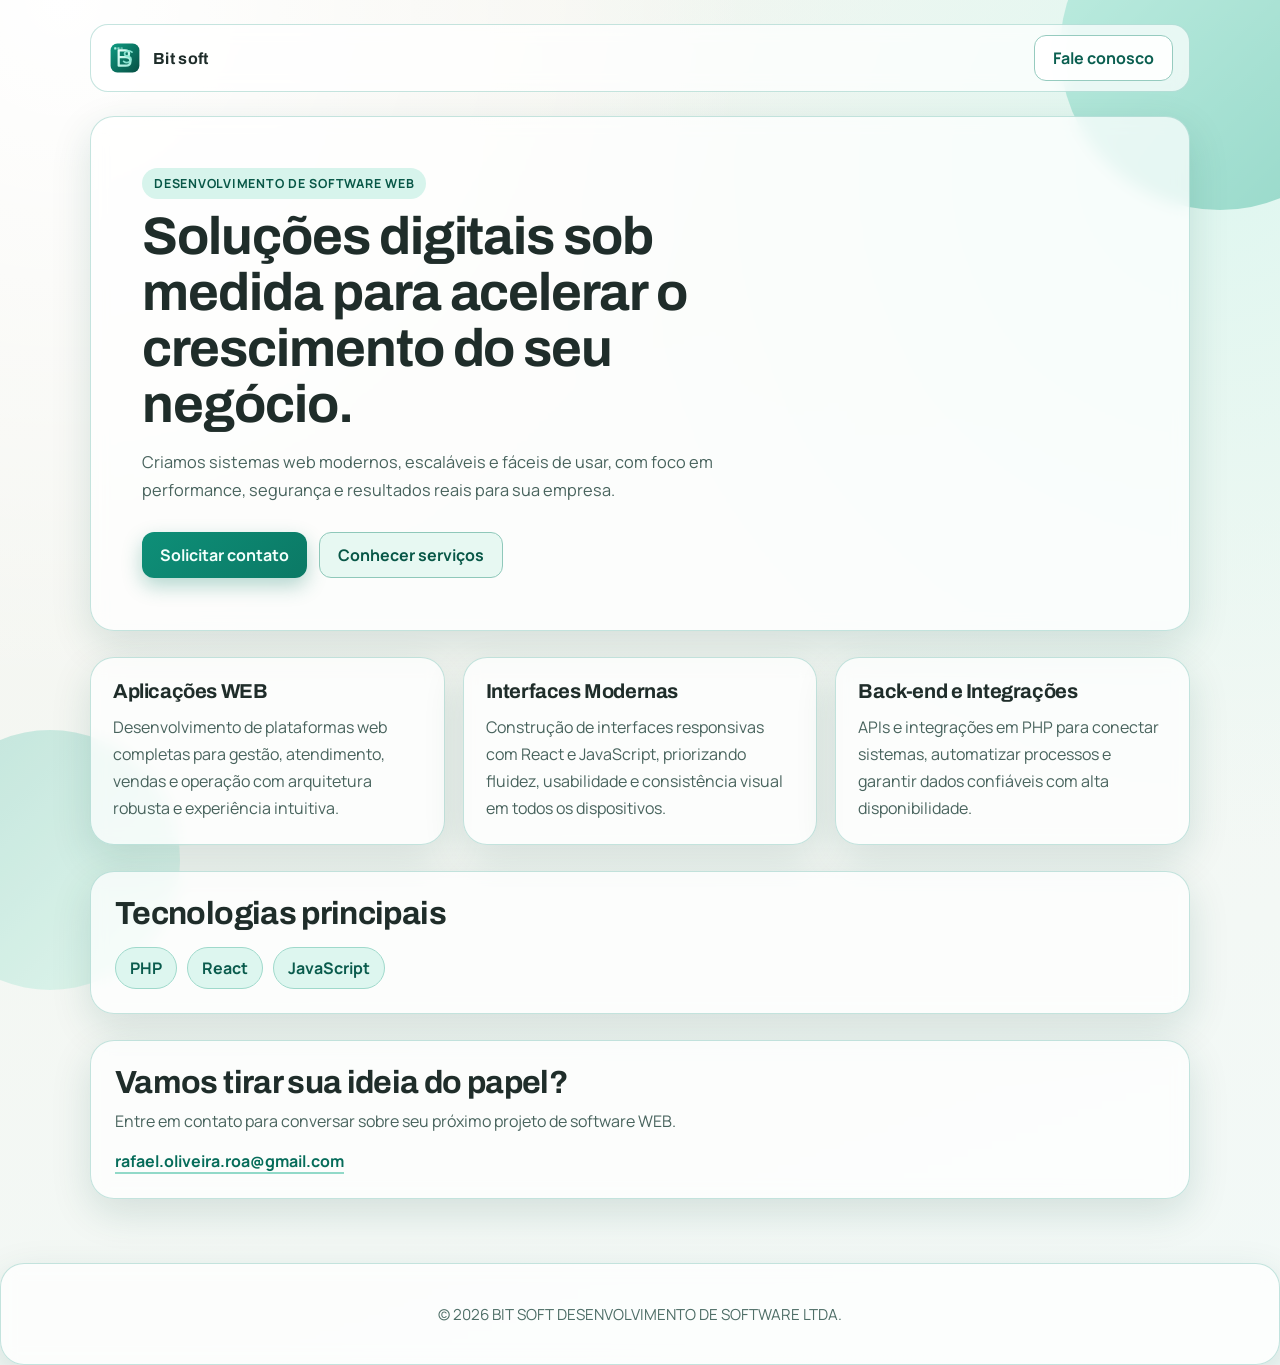
==== index.html @ 1d22f639 "Inicio projeto" ====
<!DOCTYPE html>
<html lang="pt-BR">
  <head>
    <meta charset="UTF-8" />
    <meta name="viewport" content="width=device-width, initial-scale=1.0" />
    <meta
      name="description"
      content="Empresa de desenvolvimento de software WEB com foco em soluções modernas em PHP, React e JavaScript."
    />
    <title>Bit soft | Desenvolvimento de Software WEB</title>
    <link rel="icon" type="image/svg+xml" href="assets/favicon.svg" />
    <link rel="preconnect" href="https://fonts.googleapis.com" />
    <link rel="preconnect" href="https://fonts.gstatic.com" crossorigin />
    <link
      href="https://fonts.googleapis.com/css2?family=Archivo:wght@500;700;900&family=Manrope:wght@400;500;700&display=swap"
      rel="stylesheet"
    />
    <link rel="stylesheet" href="styles.css" />
  </head>
  <body>
    <div class="bg-shape shape-a"></div>
    <div class="bg-shape shape-b"></div>

    <header class="topbar">
      <div class="brand reveal">
        <img src="assets/logo.svg" alt="Logo da Bit soft" class="brand-logo" />
        <span class="brand-name">Bit soft</span>
      </div>
      <a href="mailto:rafael.oliveira.roa@gmail.com" class="btn btn-outline reveal">
        Fale conosco
      </a>
    </header>

    <main class="container">
      <section class="hero reveal">
        <p class="tag">Desenvolvimento de Software WEB</p>
        <h1>
          Soluções digitais sob medida para acelerar o crescimento do seu negócio.
        </h1>
        <p class="hero-text">
          Criamos sistemas web modernos, escaláveis e fáceis de usar, com foco em
          performance, segurança e resultados reais para sua empresa.
        </p>
        <div class="hero-actions">
          <a href="mailto:rafael.oliveira.roa@gmail.com" class="btn btn-primary">
            Solicitar contato
          </a>
          <a href="#servicos" class="btn btn-ghost">Conhecer serviços</a>
        </div>
      </section>

      <section id="servicos" class="services">
        <article class="card reveal">
          <h2>Aplicações WEB</h2>
          <p>
            Desenvolvimento de plataformas web completas para gestão, atendimento,
            vendas e operação com arquitetura robusta e experiência intuitiva.
          </p>
        </article>

        <article class="card reveal">
          <h2>Interfaces Modernas</h2>
          <p>
            Construção de interfaces responsivas com React e JavaScript, priorizando
            fluidez, usabilidade e consistência visual em todos os dispositivos.
          </p>
        </article>

        <article class="card reveal">
          <h2>Back-end e Integrações</h2>
          <p>
            APIs e integrações em PHP para conectar sistemas, automatizar processos e
            garantir dados confiáveis com alta disponibilidade.
          </p>
        </article>
      </section>

      <section class="stack reveal">
        <h2>Tecnologias principais</h2>
        <div class="chips">
          <span>PHP</span>
          <span>React</span>
          <span>JavaScript</span>
        </div>
      </section>

      <section class="contact reveal">
        <h2>Vamos tirar sua ideia do papel?</h2>
        <p>
          Entre em contato para conversar sobre seu próximo projeto de software WEB.
        </p>
        <a href="mailto:rafael.oliveira.roa@gmail.com" class="mail-link">
          rafael.oliveira.roa@gmail.com
        </a>
      </section>
    </main>

    <footer class="footer reveal">
      <p>© 2026 BIT SOFT DESENVOLVIMENTO DE SOFTWARE LTDA.</p>
    </footer>

    <script src="script.js"></script>
  </body>
</html>
---- styles.css ----
:root {
  --bg: #f8f7f3;
  --text: #1f2d2a;
  --muted: #48635d;
  --primary: #0e8f78;
  --primary-dark: #066c5a;
  --surface: rgba(255, 255, 255, 0.72);
  --border: rgba(14, 143, 120, 0.24);
  --shadow: 0 14px 40px rgba(15, 77, 66, 0.14);
}

* {
  box-sizing: border-box;
}

html,
body {
  margin: 0;
  padding: 0;
}

body {
  min-height: 100vh;
  color: var(--text);
  background:
    radial-gradient(circle at 5% 0%, #ffffff 0%, transparent 38%),
    radial-gradient(circle at 95% 12%, #dff7f0 0%, transparent 40%),
    linear-gradient(160deg, #f6f5ef, #f2f9f7);
  font-family: "Manrope", sans-serif;
  position: relative;
  overflow-x: hidden;
}

.bg-shape {
  position: fixed;
  border-radius: 999px;
  filter: blur(0.5px);
  pointer-events: none;
  z-index: -1;
}

.shape-a {
  width: 320px;
  height: 320px;
  background: linear-gradient(135deg, #99e5d3, #4bb89f);
  top: -110px;
  right: -100px;
  opacity: 0.5;
}

.shape-b {
  width: 260px;
  height: 260px;
  background: linear-gradient(135deg, #b0ded3, #d9f5ea);
  bottom: -90px;
  left: -80px;
  opacity: 0.75;
}

.topbar {
  width: min(1100px, 92vw);
  margin: 24px auto 0;
  padding: 10px 16px;
  display: flex;
  align-items: center;
  justify-content: space-between;
  border: 1px solid var(--border);
  border-radius: 18px;
  background: var(--surface);
  backdrop-filter: blur(8px);
}

.brand {
  display: flex;
  align-items: center;
  gap: 10px;
}

.brand-logo {
  width: 36px;
  height: 36px;
}

.brand-name {
  font-family: "Archivo", sans-serif;
  font-size: 1rem;
  font-weight: 700;
  letter-spacing: 0.02em;
}

.container {
  width: min(1100px, 92vw);
  margin: 24px auto 64px;
  display: grid;
  gap: 26px;
}

.hero,
.card,
.stack,
.contact,
.footer {
  border: 1px solid var(--border);
  background: var(--surface);
  box-shadow: var(--shadow);
  border-radius: 24px;
  backdrop-filter: blur(8px);
}

.hero {
  padding: clamp(24px, 4vw, 54px);
}

.tag {
  width: fit-content;
  margin: 0 0 10px;
  padding: 7px 12px;
  border-radius: 999px;
  font-size: 0.78rem;
  font-weight: 700;
  letter-spacing: 0.06em;
  text-transform: uppercase;
  background: #d7f4ec;
  color: #085747;
}

h1,
h2 {
  margin: 0;
  font-family: "Archivo", sans-serif;
  letter-spacing: -0.02em;
}

h1 {
  font-size: clamp(1.85rem, 4.8vw, 3.3rem);
  line-height: 1.06;
  max-width: 18ch;
}

.hero-text {
  margin: 16px 0 0;
  max-width: 62ch;
  color: var(--muted);
  line-height: 1.7;
  font-size: 1.02rem;
}

.hero-actions {
  margin-top: 28px;
  display: flex;
  flex-wrap: wrap;
  gap: 12px;
}

.btn {
  display: inline-flex;
  align-items: center;
  justify-content: center;
  padding: 11px 18px;
  border-radius: 12px;
  text-decoration: none;
  font-weight: 700;
  transition: transform 0.2s ease, box-shadow 0.2s ease, background 0.2s ease;
}

.btn:hover {
  transform: translateY(-1px);
}

.btn-primary {
  background: linear-gradient(135deg, var(--primary), #0b7965);
  color: #f3fffc;
  box-shadow: 0 8px 20px rgba(11, 121, 101, 0.3);
}

.btn-primary:hover {
  box-shadow: 0 12px 24px rgba(11, 121, 101, 0.35);
}

.btn-ghost {
  color: #085747;
  border: 1px solid #8fc8ba;
  background: #e7f8f2;
}

.btn-outline {
  border: 1px solid #96cbbf;
  color: #0a5f50;
  background: rgba(255, 255, 255, 0.9);
}

.services {
  display: grid;
  gap: 18px;
  grid-template-columns: repeat(3, minmax(0, 1fr));
}

.card {
  padding: 22px;
}

.card h2 {
  font-size: 1.26rem;
}

.card p {
  margin: 12px 0 0;
  color: var(--muted);
  line-height: 1.7;
}

.stack,
.contact,
.footer {
  padding: 24px;
}

.stack h2,
.contact h2 {
  font-size: clamp(1.4rem, 2.8vw, 2rem);
}

.chips {
  margin-top: 16px;
  display: flex;
  flex-wrap: wrap;
  gap: 10px;
}

.chips span {
  padding: 9px 14px;
  border-radius: 999px;
  background: #ddf6ef;
  border: 1px solid #9fd9cb;
  font-weight: 700;
  color: #0a5b4d;
}

.contact p {
  margin: 10px 0 0;
  color: var(--muted);
}

.mail-link {
  display: inline-block;
  margin-top: 18px;
  font-weight: 700;
  color: var(--primary-dark);
  text-decoration: none;
  border-bottom: 2px solid #91d9c8;
}

.footer {
  text-align: center;
  color: #4e6e67;
  font-size: 0.95rem;
}

.reveal {
  opacity: 0;
  transform: translateY(22px);
  transition: opacity 0.6s ease, transform 0.6s ease;
}

.reveal.visible {
  opacity: 1;
  transform: translateY(0);
}

@media (max-width: 920px) {
  .services {
    grid-template-columns: 1fr;
  }
}

@media (max-width: 680px) {
  .topbar {
    margin-top: 14px;
    border-radius: 14px;
    padding: 8px 10px;
  }

  .brand-name {
    font-size: 0.9rem;
  }

  .btn {
    width: 100%;
  }

  .hero-actions {
    gap: 10px;
  }

  .hero,
  .card,
  .stack,
  .contact,
  .footer {
    border-radius: 18px;
  }
}
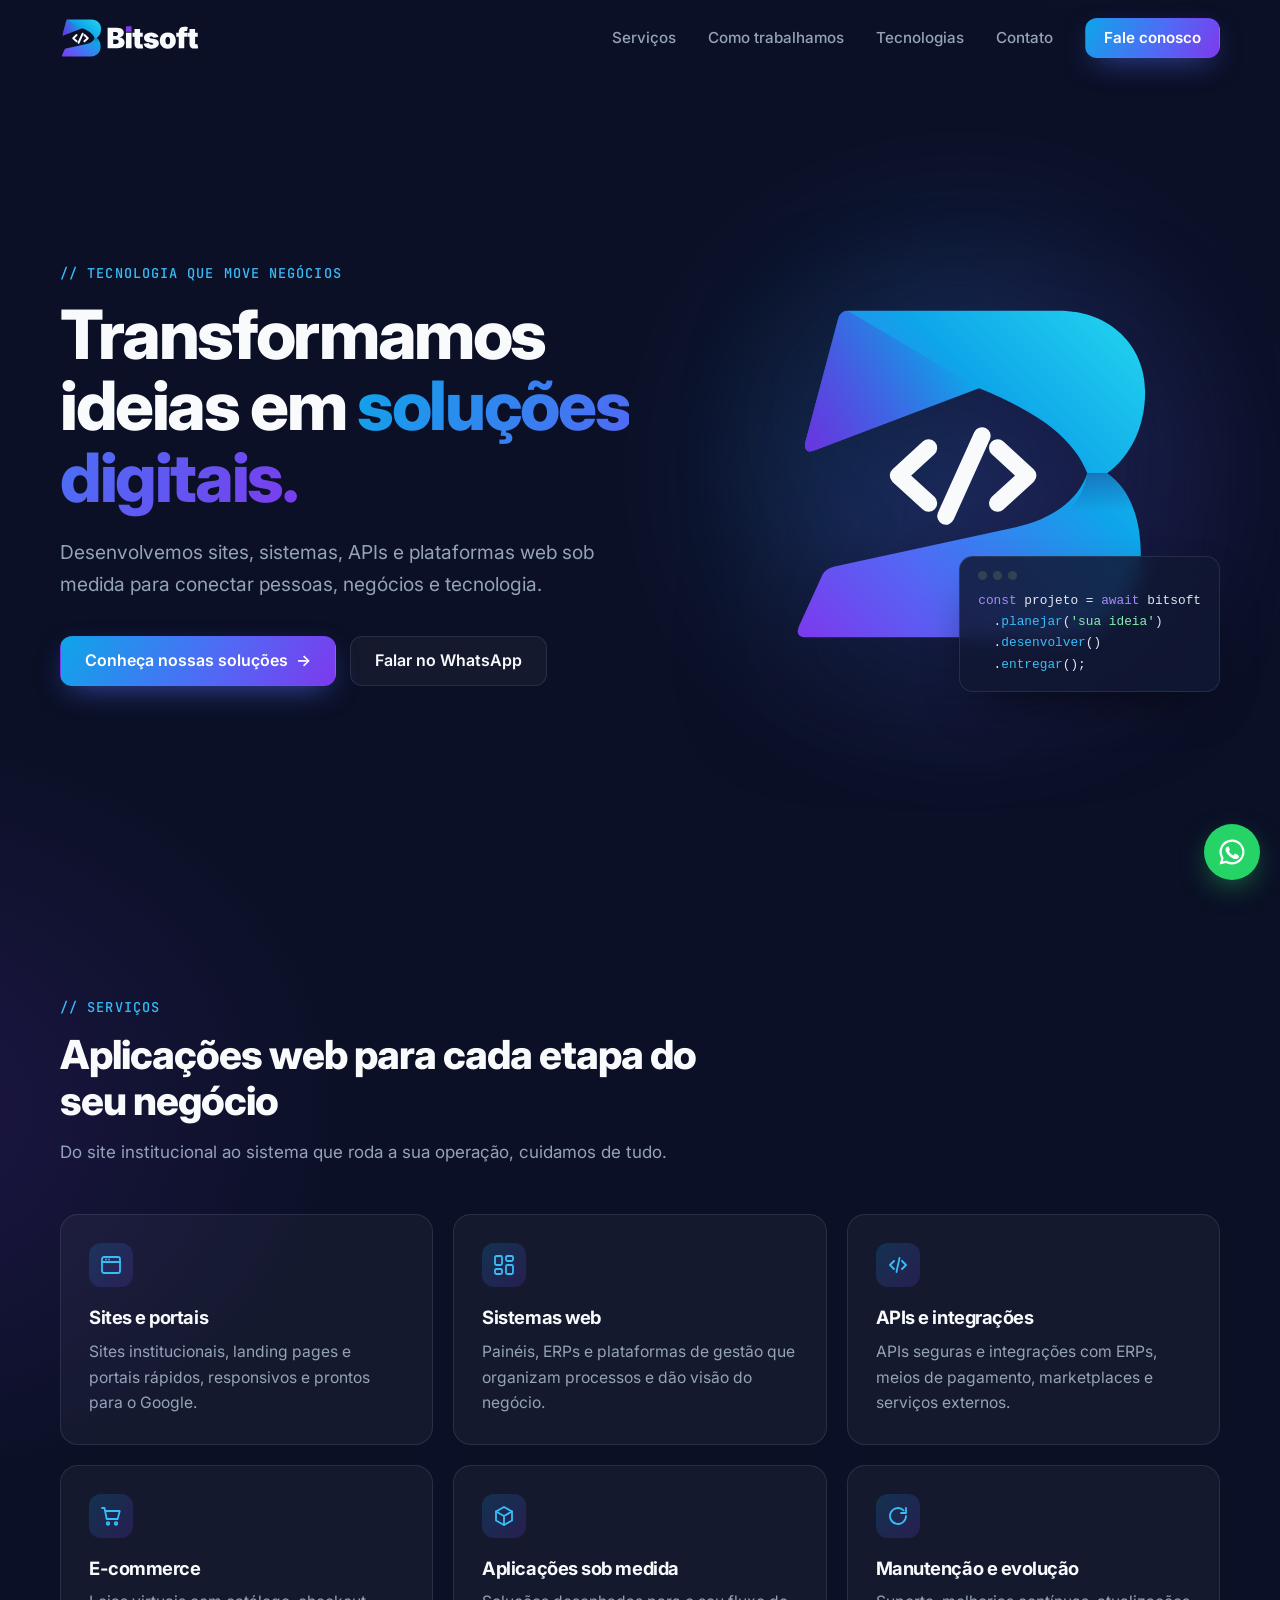
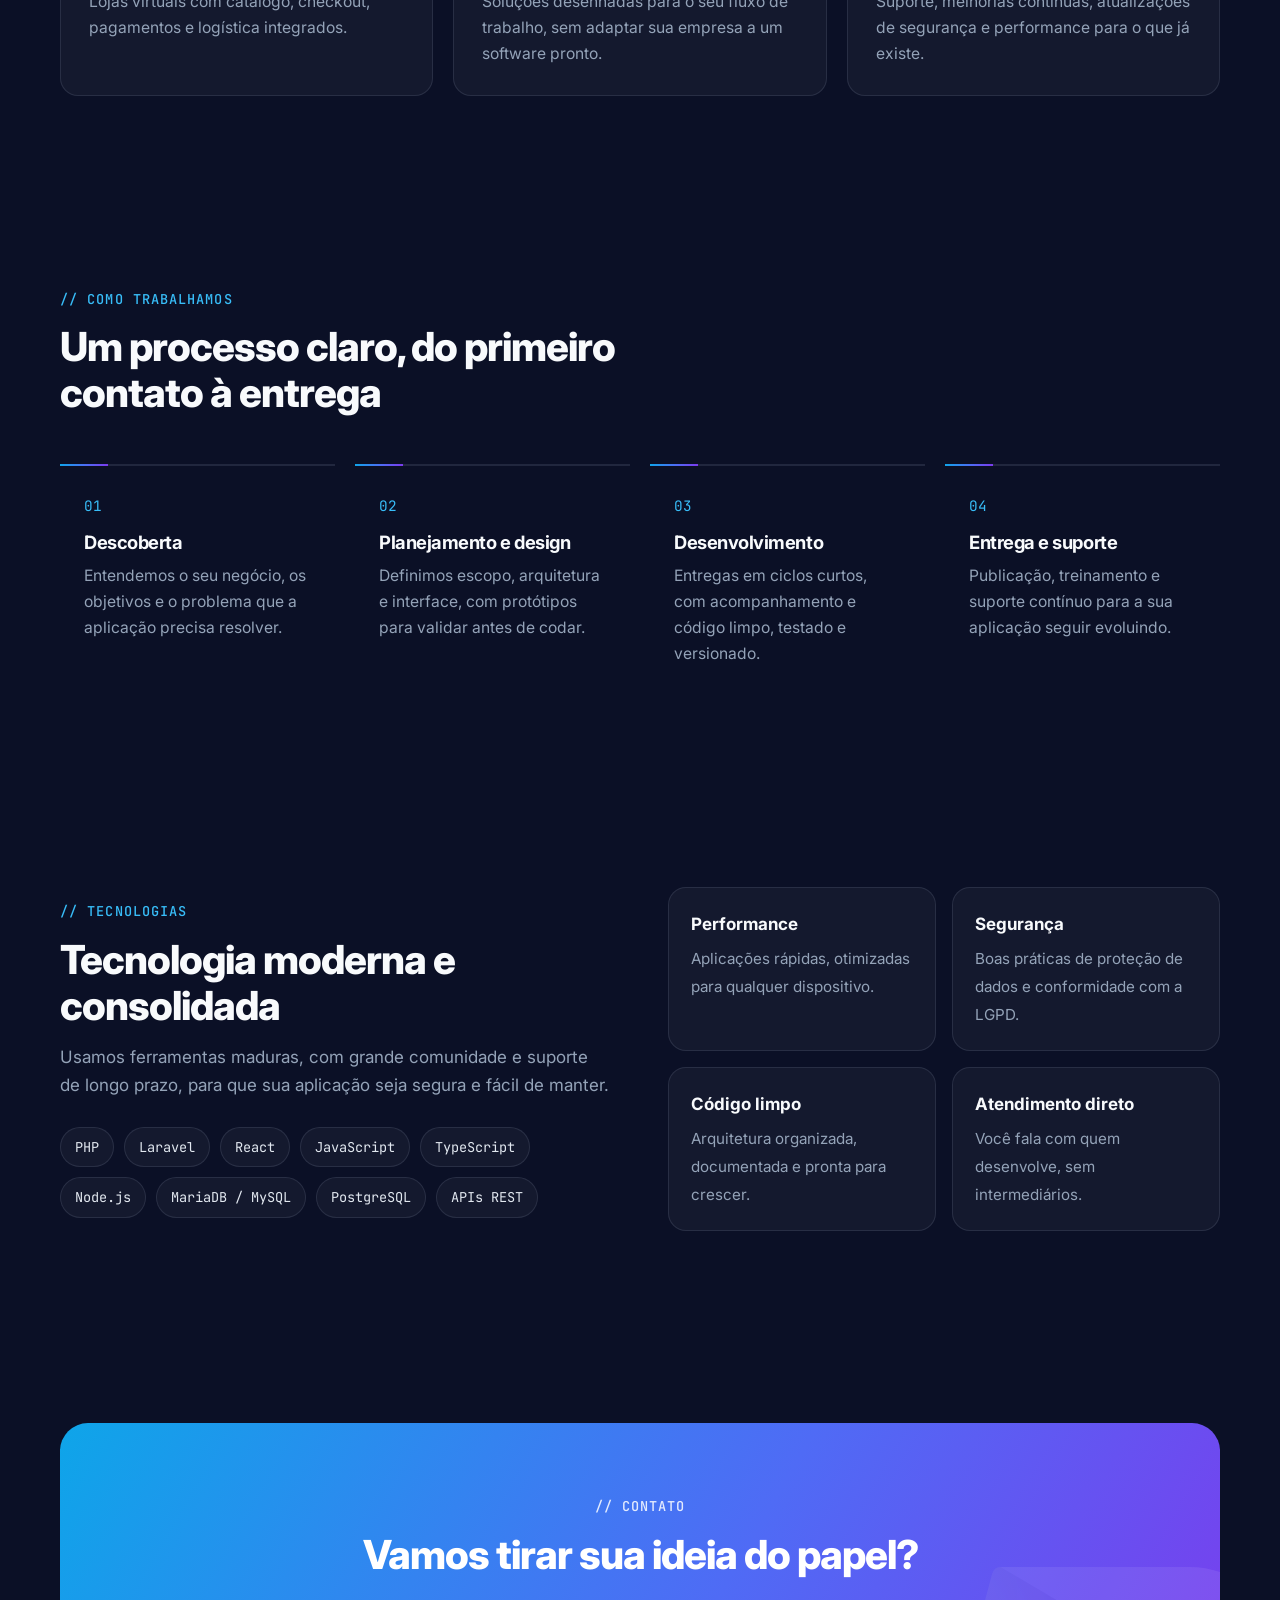
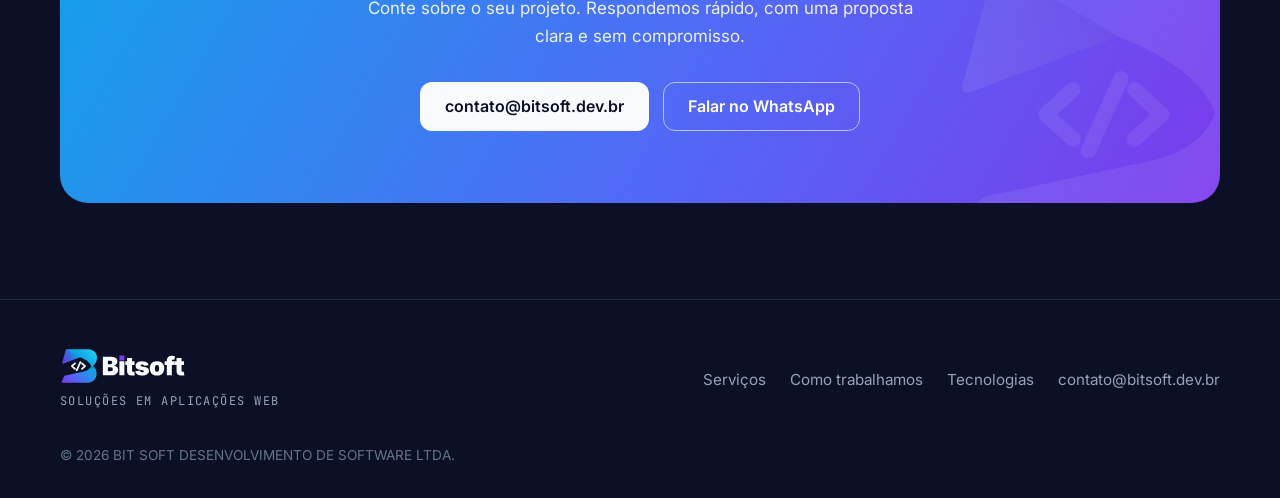
==== commit c9afbc76: "Nova identidade visual Bitsoft e refatoração do site - Logos redesenhados em SVG (horizontal, vertic" ====
--- a/index.html
+++ b/index.html
@@ -3,101 +3,293 @@
   <head>
     <meta charset="UTF-8" />
     <meta name="viewport" content="width=device-width, initial-scale=1.0" />
+    <title>Bitsoft | Soluções em aplicações web</title>
     <meta
       name="description"
-      content="Empresa de desenvolvimento de software WEB com foco em soluções modernas em PHP, React e JavaScript."
+      content="A Bitsoft desenvolve sites, sistemas web, APIs, e-commerce e plataformas digitais sob medida. Tecnologia que transforma ideias em soluções."
     />
-    <title>Bit soft | Desenvolvimento de Software WEB</title>
-    <link rel="icon" type="image/svg+xml" href="assets/favicon.svg" />
+    <meta name="robots" content="index, follow, max-image-preview:large" />
+    <link rel="canonical" href="https://www.bitsoft.dev.br/" />
+    <meta name="theme-color" content="#0B1026" />
+
+    <meta property="og:type" content="website" />
+    <meta property="og:locale" content="pt_BR" />
+    <meta property="og:site_name" content="Bitsoft" />
+    <meta property="og:title" content="Bitsoft | Soluções em aplicações web" />
+    <meta
+      property="og:description"
+      content="Sites, sistemas web, APIs e plataformas digitais sob medida para o seu negócio."
+    />
+    <meta property="og:url" content="https://www.bitsoft.dev.br/" />
+    <meta property="og:image" content="https://www.bitsoft.dev.br/assets/og-image.png" />
+    <meta property="og:image:width" content="1200" />
+    <meta property="og:image:height" content="630" />
+    <meta property="og:image:alt" content="Logo Bitsoft — Soluções em aplicações web" />
+    <meta name="twitter:card" content="summary_large_image" />
+
+    <link rel="icon" href="/favicon.ico" sizes="48x48" />
+    <link rel="icon" type="image/svg+xml" href="/assets/favicon.svg" />
+    <link rel="icon" type="image/png" sizes="96x96" href="/assets/favicon-96.png" />
+    <link rel="icon" type="image/png" sizes="48x48" href="/assets/favicon-48.png" />
+    <link rel="icon" type="image/png" sizes="32x32" href="/assets/favicon-32.png" />
+    <link rel="apple-touch-icon" sizes="180x180" href="/assets/apple-touch-icon.png" />
+    <link rel="manifest" href="/site.webmanifest" />
+
     <link rel="preconnect" href="https://fonts.googleapis.com" />
     <link rel="preconnect" href="https://fonts.gstatic.com" crossorigin />
     <link
-      href="https://fonts.googleapis.com/css2?family=Archivo:wght@500;700;900&family=Manrope:wght@400;500;700&display=swap"
+      href="https://fonts.googleapis.com/css2?family=Inter:wght@400;500;600;700;800&family=JetBrains+Mono:wght@400;500&display=swap"
       rel="stylesheet"
     />
     <link rel="stylesheet" href="styles.css" />
+
+    <script type="application/ld+json">
+      {
+        "@context": "https://schema.org",
+        "@graph": [
+          {
+            "@type": "WebSite",
+            "@id": "https://www.bitsoft.dev.br/#website",
+            "name": "Bitsoft",
+            "alternateName": ["Bit Soft", "bitsoft.dev.br"],
+            "url": "https://www.bitsoft.dev.br/",
+            "inLanguage": "pt-BR",
+            "publisher": { "@id": "https://www.bitsoft.dev.br/#organization" }
+          },
+          {
+            "@type": "Organization",
+            "@id": "https://www.bitsoft.dev.br/#organization",
+            "name": "Bitsoft",
+            "legalName": "BIT SOFT DESENVOLVIMENTO DE SOFTWARE LTDA",
+            "url": "https://www.bitsoft.dev.br/",
+            "logo": {
+              "@type": "ImageObject",
+              "url": "https://www.bitsoft.dev.br/assets/icon-512.png",
+              "width": 512,
+              "height": 512
+            },
+            "image": "https://www.bitsoft.dev.br/assets/og-image.png",
+            "email": "contato@bitsoft.dev.br",
+            "slogan": "Soluções em aplicações web",
+            "description": "Desenvolvimento de sites, sistemas web, APIs, e-commerce e plataformas digitais sob medida.",
+            "areaServed": "BR",
+            "knowsAbout": ["Desenvolvimento web", "PHP", "Laravel", "React", "JavaScript", "TypeScript", "Node.js", "APIs REST", "PostgreSQL", "MariaDB", "MySQL", "E-commerce"],
+            "contactPoint": {
+              "@type": "ContactPoint",
+              "contactType": "sales",
+              "email": "contato@bitsoft.dev.br",
+              "telephone": "+55-11-97560-4128",
+              "availableLanguage": "Portuguese"
+            }
+          }
+        ]
+      }
+    </script>
   </head>
   <body>
-    <div class="bg-shape shape-a"></div>
-    <div class="bg-shape shape-b"></div>
-
-    <header class="topbar">
-      <div class="brand reveal">
-        <img src="assets/logo.svg" alt="Logo da Bit soft" class="brand-logo" />
-        <span class="brand-name">Bit soft</span>
+    <a class="skip-link" href="#conteudo">Pular para o conteúdo</a>
+
+    <header class="topbar" id="topo">
+      <div class="topbar-inner">
+        <a href="#topo" class="brand" aria-label="Bitsoft, voltar ao início">
+          <img src="assets/brand/logo-compact.svg" alt="Bitsoft" width="148" height="42" />
+        </a>
+
+        <button
+          class="menu-toggle"
+          type="button"
+          aria-expanded="false"
+          aria-controls="menu"
+          aria-label="Abrir menu"
+        >
+          <span></span><span></span><span></span>
+        </button>
+
+        <nav class="nav" id="menu" aria-label="Navegação principal">
+          <a href="#servicos">Serviços</a>
+          <a href="#processo">Como trabalhamos</a>
+          <a href="#tecnologias">Tecnologias</a>
+          <a href="#contato">Contato</a>
+          <a href="#contato" class="btn btn-primary btn-sm">Fale conosco</a>
+        </nav>
       </div>
-      <a href="mailto:rafael.oliveira.roa@gmail.com" class="btn btn-outline reveal">
-        Fale conosco
-      </a>
     </header>
 
-    <main class="container">
-      <section class="hero reveal">
-        <p class="tag">Desenvolvimento de Software WEB</p>
-        <h1>
-          Soluções digitais sob medida para acelerar o crescimento do seu negócio.
-        </h1>
-        <p class="hero-text">
-          Criamos sistemas web modernos, escaláveis e fáceis de usar, com foco em
-          performance, segurança e resultados reais para sua empresa.
-        </p>
-        <div class="hero-actions">
-          <a href="mailto:rafael.oliveira.roa@gmail.com" class="btn btn-primary">
-            Solicitar contato
-          </a>
-          <a href="#servicos" class="btn btn-ghost">Conhecer serviços</a>
-        </div>
-      </section>
-
-      <section id="servicos" class="services">
-        <article class="card reveal">
-          <h2>Aplicações WEB</h2>
-          <p>
-            Desenvolvimento de plataformas web completas para gestão, atendimento,
-            vendas e operação com arquitetura robusta e experiência intuitiva.
+    <main id="conteudo">
+      <section class="hero container">
+        <div class="hero-copy reveal">
+          <p class="eyebrow">// tecnologia que move negócios</p>
+          <h1>
+            Transformamos ideias em
+            <span class="gradient-text">soluções digitais.</span>
+          </h1>
+          <p class="lead">
+            Desenvolvemos sites, sistemas, APIs e plataformas web sob medida para
+            conectar pessoas, negócios e tecnologia.
           </p>
-        </article>
-
-        <article class="card reveal">
-          <h2>Interfaces Modernas</h2>
-          <p>
-            Construção de interfaces responsivas com React e JavaScript, priorizando
-            fluidez, usabilidade e consistência visual em todos os dispositivos.
+          <div class="hero-actions">
+            <a href="#servicos" class="btn btn-primary">Conheça nossas soluções <span aria-hidden="true">→</span></a>
+            <a href="#" class="btn btn-ghost" data-whatsapp hidden>Falar no WhatsApp</a>
+          </div>
+        </div>
+
+        <div class="hero-visual reveal" aria-hidden="true">
+          <div class="hero-glow"></div>
+          <img src="assets/brand/icon.svg" alt="" class="hero-symbol" width="420" height="420" />
+          <div class="code-card">
+            <div class="code-dots"><i></i><i></i><i></i></div>
+            <pre><code><span class="k">const</span> projeto = <span class="k">await</span> bitsoft
+  .<span class="f">planejar</span>(<span class="s">'sua ideia'</span>)
+  .<span class="f">desenvolver</span>()
+  .<span class="f">entregar</span>();</code></pre>
+          </div>
+        </div>
+      </section>
+
+      <section class="section container" id="servicos">
+        <header class="section-head reveal">
+          <p class="eyebrow">// serviços</p>
+          <h2>Aplicações web para cada etapa do seu negócio</h2>
+          <p>Do site institucional ao sistema que roda a sua operação, cuidamos de tudo.</p>
+        </header>
+
+        <div class="grid services">
+          <article class="card reveal">
+            <svg class="card-icon" viewBox="0 0 24 24" aria-hidden="true"><rect x="3" y="4" width="18" height="16" rx="2"/><path d="M3 9h18M7 6.5h.01M10 6.5h.01"/></svg>
+            <h3>Sites e portais</h3>
+            <p>Sites institucionais, landing pages e portais rápidos, responsivos e prontos para o Google.</p>
+          </article>
+          <article class="card reveal">
+            <svg class="card-icon" viewBox="0 0 24 24" aria-hidden="true"><rect x="3" y="3" width="7" height="9" rx="1.5"/><rect x="14" y="3" width="7" height="5" rx="1.5"/><rect x="14" y="12" width="7" height="9" rx="1.5"/><rect x="3" y="16" width="7" height="5" rx="1.5"/></svg>
+            <h3>Sistemas web</h3>
+            <p>Painéis, ERPs e plataformas de gestão que organizam processos e dão visão do negócio.</p>
+          </article>
+          <article class="card reveal">
+            <svg class="card-icon" viewBox="0 0 24 24" aria-hidden="true"><path d="M8 8l-4 4 4 4M16 8l4 4-4 4M13.5 5l-3 14"/></svg>
+            <h3>APIs e integrações</h3>
+            <p>APIs seguras e integrações com ERPs, meios de pagamento, marketplaces e serviços externos.</p>
+          </article>
+          <article class="card reveal">
+            <svg class="card-icon" viewBox="0 0 24 24" aria-hidden="true"><path d="M3 4h2.5l2.2 11h11l2-8H6.5"/><circle cx="9" cy="19.5" r="1.3"/><circle cx="17" cy="19.5" r="1.3"/></svg>
+            <h3>E-commerce</h3>
+            <p>Lojas virtuais com catálogo, checkout, pagamentos e logística integrados.</p>
+          </article>
+          <article class="card reveal">
+            <svg class="card-icon" viewBox="0 0 24 24" aria-hidden="true"><path d="M12 3l8 4.5v9L12 21l-8-4.5v-9z"/><path d="M12 12l8-4.5M12 12v9M12 12L4 7.5"/></svg>
+            <h3>Aplicações sob medida</h3>
+            <p>Soluções desenhadas para o seu fluxo de trabalho, sem adaptar sua empresa a um software pronto.</p>
+          </article>
+          <article class="card reveal">
+            <svg class="card-icon" viewBox="0 0 24 24" aria-hidden="true"><path d="M20 12a8 8 0 1 1-2.34-5.66"/><path d="M20 4v5h-5"/></svg>
+            <h3>Manutenção e evolução</h3>
+            <p>Suporte, melhorias contínuas, atualizações de segurança e performance para o que já existe.</p>
+          </article>
+        </div>
+      </section>
+
+      <section class="section container" id="processo">
+        <header class="section-head reveal">
+          <p class="eyebrow">// como trabalhamos</p>
+          <h2>Um processo claro, do primeiro contato à entrega</h2>
+        </header>
+
+        <ol class="grid steps">
+          <li class="step reveal">
+            <span class="step-num">01</span>
+            <h3>Descoberta</h3>
+            <p>Entendemos o seu negócio, os objetivos e o problema que a aplicação precisa resolver.</p>
+          </li>
+          <li class="step reveal">
+            <span class="step-num">02</span>
+            <h3>Planejamento e design</h3>
+            <p>Definimos escopo, arquitetura e interface, com protótipos para validar antes de codar.</p>
+          </li>
+          <li class="step reveal">
+            <span class="step-num">03</span>
+            <h3>Desenvolvimento</h3>
+            <p>Entregas em ciclos curtos, com acompanhamento e código limpo, testado e versionado.</p>
+          </li>
+          <li class="step reveal">
+            <span class="step-num">04</span>
+            <h3>Entrega e suporte</h3>
+            <p>Publicação, treinamento e suporte contínuo para a sua aplicação seguir evoluindo.</p>
+          </li>
+        </ol>
+      </section>
+
+      <section class="section container split" id="tecnologias">
+        <div class="reveal">
+          <p class="eyebrow">// tecnologias</p>
+          <h2>Tecnologia moderna e consolidada</h2>
+          <p class="muted">
+            Usamos ferramentas maduras, com grande comunidade e suporte de longo prazo,
+            para que sua aplicação seja segura e fácil de manter.
           </p>
-        </article>
-
-        <article class="card reveal">
-          <h2>Back-end e Integrações</h2>
-          <p>
-            APIs e integrações em PHP para conectar sistemas, automatizar processos e
-            garantir dados confiáveis com alta disponibilidade.
-          </p>
-        </article>
-      </section>
-
-      <section class="stack reveal">
-        <h2>Tecnologias principais</h2>
-        <div class="chips">
-          <span>PHP</span>
-          <span>React</span>
-          <span>JavaScript</span>
-        </div>
-      </section>
-
-      <section class="contact reveal">
-        <h2>Vamos tirar sua ideia do papel?</h2>
-        <p>
-          Entre em contato para conversar sobre seu próximo projeto de software WEB.
-        </p>
-        <a href="mailto:rafael.oliveira.roa@gmail.com" class="mail-link">
-          rafael.oliveira.roa@gmail.com
-        </a>
+          <ul class="chips">
+            <li>PHP</li>
+            <li>Laravel</li>
+            <li>React</li>
+            <li>JavaScript</li>
+            <li>TypeScript</li>
+            <li>Node.js</li>
+            <li>MariaDB / MySQL</li>
+            <li>PostgreSQL</li>
+            <li>APIs REST</li>
+          </ul>
+        </div>
+
+        <ul class="features reveal">
+          <li>
+            <strong>Performance</strong>
+            <span>Aplicações rápidas, otimizadas para qualquer dispositivo.</span>
+          </li>
+          <li>
+            <strong>Segurança</strong>
+            <span>Boas práticas de proteção de dados e conformidade com a LGPD.</span>
+          </li>
+          <li>
+            <strong>Código limpo</strong>
+            <span>Arquitetura organizada, documentada e pronta para crescer.</span>
+          </li>
+          <li>
+            <strong>Atendimento direto</strong>
+            <span>Você fala com quem desenvolve, sem intermediários.</span>
+          </li>
+        </ul>
+      </section>
+
+      <section class="section container" id="contato">
+        <div class="cta reveal">
+          <p class="eyebrow">// contato</p>
+          <h2>Vamos tirar sua ideia do papel?</h2>
+          <p>Conte sobre o seu projeto. Respondemos rápido, com uma proposta clara e sem compromisso.</p>
+          <div class="cta-actions">
+            <a href="mailto:contato@bitsoft.dev.br" class="btn btn-light">contato@bitsoft.dev.br</a>
+            <a href="#" class="btn btn-outline-light" data-whatsapp hidden>Falar no WhatsApp</a>
+          </div>
+        </div>
       </section>
     </main>
 
-    <footer class="footer reveal">
-      <p>© 2026 BIT SOFT DESENVOLVIMENTO DE SOFTWARE LTDA.</p>
+    <footer class="footer">
+      <div class="container footer-inner">
+        <div>
+          <img src="assets/brand/logo-compact.svg" alt="Bitsoft" width="148" height="42" />
+          <p class="footer-slogan">Soluções em aplicações web</p>
+        </div>
+        <nav class="footer-nav" aria-label="Rodapé">
+          <a href="#servicos">Serviços</a>
+          <a href="#processo">Como trabalhamos</a>
+          <a href="#tecnologias">Tecnologias</a>
+          <a href="mailto:contato@bitsoft.dev.br">contato@bitsoft.dev.br</a>
+        </nav>
+      </div>
+      <p class="container copyright">© <span id="ano">2026</span> BIT SOFT DESENVOLVIMENTO DE SOFTWARE LTDA.</p>
     </footer>
+
+    <a href="#" class="whatsapp-float" data-whatsapp hidden aria-label="Conversar no WhatsApp">
+      <svg viewBox="0 0 24 24" aria-hidden="true"><path d="M12 2a10 10 0 0 0-8.6 15.1L2 22l5-1.3A10 10 0 1 0 12 2zm0 18.2a8.2 8.2 0 0 1-4.2-1.2l-.3-.2-3 .8.8-2.9-.2-.3A8.2 8.2 0 1 1 12 20.2zm4.5-6.1c-.2-.1-1.5-.7-1.7-.8s-.4-.1-.6.1-.7.8-.8 1-.3.2-.5.1a6.7 6.7 0 0 1-3.3-2.9c-.3-.4.3-.4.7-1.3.1-.2 0-.3 0-.4l-.8-1.8c-.2-.5-.4-.4-.6-.4h-.5a1 1 0 0 0-.7.3 3 3 0 0 0-.9 2.2 5.2 5.2 0 0 0 1.1 2.7 11.8 11.8 0 0 0 4.5 4c1.7.7 2.3.8 3.2.6a2.7 2.7 0 0 0 1.8-1.2 2.2 2.2 0 0 0 .1-1.2c0-.1-.2-.2-.5-.3z"/></svg>
+    </a>
 
     <script src="script.js"></script>
   </body>
--- a/styles.css
+++ b/styles.css
@@ -1,265 +1,662 @@
 :root {
-  --bg: #f8f7f3;
-  --text: #1f2d2a;
-  --muted: #48635d;
-  --primary: #0e8f78;
-  --primary-dark: #066c5a;
-  --surface: rgba(255, 255, 255, 0.72);
-  --border: rgba(14, 143, 120, 0.24);
-  --shadow: 0 14px 40px rgba(15, 77, 66, 0.14);
-}
-
-* {
+  --navy: #0b1026;
+  --navy-2: #111833;
+  --blue: #0ea5e9;
+  --blue-light: #38bdf8;
+  --violet: #7c3aed;
+  --violet-light: #a78bfa;
+  --neutral: #f8fafc;
+  --text: #e2e8f0;
+  --muted: #94a3b8;
+  --surface: rgba(255, 255, 255, 0.04);
+  --surface-hover: rgba(255, 255, 255, 0.07);
+  --border: rgba(148, 163, 184, 0.16);
+  --gradient: linear-gradient(120deg, #0ea5e9 0%, #4f6bf5 55%, #7c3aed 100%);
+  --radius: 18px;
+  --container: 1160px;
+  --font: "Inter", system-ui, -apple-system, "Segoe UI", sans-serif;
+  --mono: "JetBrains Mono", ui-monospace, "SFMono-Regular", monospace;
+}
+
+*,
+*::before,
+*::after {
   box-sizing: border-box;
 }
 
-html,
+html {
+  scroll-behavior: smooth;
+  scroll-padding-top: 88px;
+}
+
 body {
   margin: 0;
-  padding: 0;
-}
-
-body {
   min-height: 100vh;
+  font-family: var(--font);
+  font-size: 1.0625rem;
+  line-height: 1.65;
   color: var(--text);
-  background:
-    radial-gradient(circle at 5% 0%, #ffffff 0%, transparent 38%),
-    radial-gradient(circle at 95% 12%, #dff7f0 0%, transparent 40%),
-    linear-gradient(160deg, #f6f5ef, #f2f9f7);
-  font-family: "Manrope", sans-serif;
-  position: relative;
+  background-color: var(--navy);
+  background-image:
+    radial-gradient(60rem 40rem at 85% -10%, rgba(14, 165, 233, 0.16), transparent 60%),
+    radial-gradient(50rem 40rem at -10% 30%, rgba(124, 58, 237, 0.16), transparent 60%);
+  background-repeat: no-repeat;
   overflow-x: hidden;
-}
-
-.bg-shape {
-  position: fixed;
-  border-radius: 999px;
-  filter: blur(0.5px);
-  pointer-events: none;
-  z-index: -1;
-}
-
-.shape-a {
-  width: 320px;
-  height: 320px;
-  background: linear-gradient(135deg, #99e5d3, #4bb89f);
-  top: -110px;
-  right: -100px;
-  opacity: 0.5;
-}
-
-.shape-b {
-  width: 260px;
-  height: 260px;
-  background: linear-gradient(135deg, #b0ded3, #d9f5ea);
-  bottom: -90px;
-  left: -80px;
-  opacity: 0.75;
-}
-
-.topbar {
-  width: min(1100px, 92vw);
-  margin: 24px auto 0;
+  -webkit-font-smoothing: antialiased;
+}
+
+img,
+svg {
+  display: block;
+  max-width: 100%;
+}
+
+a {
+  color: inherit;
+}
+
+h1,
+h2,
+h3 {
+  margin: 0;
+  color: var(--neutral);
+  line-height: 1.15;
+  letter-spacing: -0.025em;
+}
+
+h2 {
+  font-size: clamp(1.75rem, 3.2vw, 2.5rem);
+  font-weight: 800;
+}
+
+h3 {
+  font-size: 1.15rem;
+  font-weight: 700;
+}
+
+p {
+  margin: 0;
+}
+
+:focus-visible {
+  outline: 2px solid var(--blue-light);
+  outline-offset: 3px;
+  border-radius: 6px;
+}
+
+.container {
+  width: min(var(--container), 100% - 32px);
+  margin-inline: auto;
+}
+
+.skip-link {
+  position: absolute;
+  left: 16px;
+  top: -60px;
+  z-index: 100;
   padding: 10px 16px;
-  display: flex;
-  align-items: center;
-  justify-content: space-between;
-  border: 1px solid var(--border);
-  border-radius: 18px;
-  background: var(--surface);
-  backdrop-filter: blur(8px);
-}
-
-.brand {
-  display: flex;
-  align-items: center;
-  gap: 10px;
-}
-
-.brand-logo {
-  width: 36px;
-  height: 36px;
-}
-
-.brand-name {
-  font-family: "Archivo", sans-serif;
-  font-size: 1rem;
-  font-weight: 700;
-  letter-spacing: 0.02em;
-}
-
-.container {
-  width: min(1100px, 92vw);
-  margin: 24px auto 64px;
-  display: grid;
-  gap: 26px;
-}
-
-.hero,
-.card,
-.stack,
-.contact,
-.footer {
-  border: 1px solid var(--border);
-  background: var(--surface);
-  box-shadow: var(--shadow);
-  border-radius: 24px;
-  backdrop-filter: blur(8px);
-}
-
-.hero {
-  padding: clamp(24px, 4vw, 54px);
-}
-
-.tag {
-  width: fit-content;
-  margin: 0 0 10px;
-  padding: 7px 12px;
-  border-radius: 999px;
-  font-size: 0.78rem;
-  font-weight: 700;
-  letter-spacing: 0.06em;
+  border-radius: 10px;
+  background: var(--neutral);
+  color: var(--navy);
+  font-weight: 600;
+}
+
+.skip-link:focus {
+  top: 16px;
+}
+
+.eyebrow {
+  margin-bottom: 14px;
+  font-family: var(--mono);
+  font-size: 0.85rem;
+  font-weight: 500;
+  letter-spacing: 0.08em;
   text-transform: uppercase;
-  background: #d7f4ec;
-  color: #085747;
-}
-
-h1,
-h2 {
-  margin: 0;
-  font-family: "Archivo", sans-serif;
-  letter-spacing: -0.02em;
-}
-
-h1 {
-  font-size: clamp(1.85rem, 4.8vw, 3.3rem);
-  line-height: 1.06;
-  max-width: 18ch;
-}
-
-.hero-text {
-  margin: 16px 0 0;
-  max-width: 62ch;
+  color: var(--blue-light);
+}
+
+.gradient-text {
+  background: var(--gradient);
+  -webkit-background-clip: text;
+  background-clip: text;
+  color: transparent;
+}
+
+.muted {
   color: var(--muted);
-  line-height: 1.7;
-  font-size: 1.02rem;
-}
-
-.hero-actions {
-  margin-top: 28px;
-  display: flex;
-  flex-wrap: wrap;
-  gap: 12px;
-}
-
+}
+
+/* Botões */
 .btn {
   display: inline-flex;
   align-items: center;
   justify-content: center;
-  padding: 11px 18px;
+  gap: 8px;
+  padding: 14px 24px;
   border-radius: 12px;
+  border: 1px solid transparent;
+  font-weight: 600;
+  font-size: 1rem;
+  line-height: 1.2;
   text-decoration: none;
-  font-weight: 700;
-  transition: transform 0.2s ease, box-shadow 0.2s ease, background 0.2s ease;
+  transition: transform 0.2s ease, box-shadow 0.2s ease, background-color 0.2s ease, border-color 0.2s ease;
 }
 
 .btn:hover {
-  transform: translateY(-1px);
+  transform: translateY(-2px);
+}
+
+.btn[hidden] {
+  display: none;
+}
+
+.btn-sm {
+  padding: 10px 18px;
+  font-size: 0.95rem;
 }
 
 .btn-primary {
-  background: linear-gradient(135deg, var(--primary), #0b7965);
-  color: #f3fffc;
-  box-shadow: 0 8px 20px rgba(11, 121, 101, 0.3);
+  background: var(--gradient);
+  color: #fff;
+  box-shadow: 0 10px 30px -10px rgba(79, 107, 245, 0.7);
 }
 
 .btn-primary:hover {
-  box-shadow: 0 12px 24px rgba(11, 121, 101, 0.35);
+  box-shadow: 0 14px 36px -10px rgba(124, 58, 237, 0.8);
 }
 
 .btn-ghost {
-  color: #085747;
-  border: 1px solid #8fc8ba;
-  background: #e7f8f2;
-}
-
-.btn-outline {
-  border: 1px solid #96cbbf;
-  color: #0a5f50;
-  background: rgba(255, 255, 255, 0.9);
+  border-color: var(--border);
+  background: var(--surface);
+  color: var(--neutral);
+}
+
+.btn-ghost:hover {
+  border-color: rgba(56, 189, 248, 0.5);
+  background: var(--surface-hover);
+}
+
+.btn-light {
+  background: var(--neutral);
+  color: var(--navy);
+}
+
+.btn-outline-light {
+  border-color: rgba(255, 255, 255, 0.6);
+  color: #fff;
+}
+
+.btn-outline-light:hover {
+  background: rgba(255, 255, 255, 0.12);
+}
+
+/* Header */
+.topbar {
+  position: fixed;
+  inset: 0 0 auto;
+  z-index: 50;
+  transition: background-color 0.3s ease, border-color 0.3s ease;
+  border-bottom: 1px solid transparent;
+}
+
+.topbar.scrolled,
+.menu-open .topbar {
+  background: rgba(11, 16, 38, 0.82);
+  backdrop-filter: blur(14px);
+  -webkit-backdrop-filter: blur(14px);
+  border-bottom-color: var(--border);
+}
+
+.topbar-inner {
+  width: min(var(--container), 100% - 32px);
+  height: 76px;
+  margin-inline: auto;
+  display: flex;
+  align-items: center;
+  justify-content: space-between;
+}
+
+.brand img {
+  height: 40px;
+  width: auto;
+}
+
+.nav {
+  display: flex;
+  align-items: center;
+  gap: 32px;
+}
+
+.nav a:not(.btn) {
+  color: var(--muted);
+  font-size: 0.95rem;
+  font-weight: 500;
+  text-decoration: none;
+  transition: color 0.2s ease;
+}
+
+.nav a:not(.btn):hover {
+  color: var(--neutral);
+}
+
+.menu-toggle {
+  display: none;
+  width: 44px;
+  height: 44px;
+  padding: 0;
+  border: 1px solid var(--border);
+  border-radius: 12px;
+  background: var(--surface);
+  cursor: pointer;
+}
+
+.menu-toggle span {
+  display: block;
+  width: 18px;
+  height: 2px;
+  margin: 4px auto;
+  border-radius: 2px;
+  background: var(--neutral);
+  transition: transform 0.25s ease, opacity 0.25s ease;
+}
+
+.menu-open .menu-toggle span:nth-child(1) {
+  transform: translateY(6px) rotate(45deg);
+}
+
+.menu-open .menu-toggle span:nth-child(2) {
+  opacity: 0;
+}
+
+.menu-open .menu-toggle span:nth-child(3) {
+  transform: translateY(-6px) rotate(-45deg);
+}
+
+/* Hero */
+.hero {
+  min-height: min(100vh, 900px);
+  padding: 120px 0 72px;
+  display: grid;
+  grid-template-columns: 1.1fr 0.9fr;
+  align-items: center;
+  gap: 48px;
+}
+
+.hero h1 {
+  font-size: clamp(2.4rem, 5.6vw, 4.25rem);
+  font-weight: 800;
+  letter-spacing: -0.035em;
+  line-height: 1.05;
+}
+
+.lead {
+  max-width: 34rem;
+  margin-top: 24px;
+  font-size: 1.2rem;
+  color: var(--muted);
+}
+
+.hero-actions {
+  display: flex;
+  flex-wrap: wrap;
+  gap: 14px;
+  margin-top: 36px;
+}
+
+.hero-visual {
+  position: relative;
+  display: grid;
+  place-items: center;
+  min-height: 420px;
+}
+
+.hero-glow {
+  position: absolute;
+  width: 78%;
+  aspect-ratio: 1;
+  border-radius: 50%;
+  background: var(--gradient);
+  filter: blur(90px);
+  opacity: 0.35;
+}
+
+.hero-symbol {
+  position: relative;
+  width: min(380px, 80%);
+  height: auto;
+  filter: drop-shadow(0 30px 60px rgba(11, 16, 38, 0.6));
+  animation: float 7s ease-in-out infinite;
+}
+
+.code-card {
+  position: absolute;
+  right: 0;
+  bottom: -2%;
+  padding: 14px 18px 16px;
+  border: 1px solid var(--border);
+  border-radius: 14px;
+  background: rgba(17, 24, 51, 0.85);
+  backdrop-filter: blur(10px);
+  -webkit-backdrop-filter: blur(10px);
+  box-shadow: 0 20px 50px -20px rgba(0, 0, 0, 0.7);
+}
+
+.code-dots {
+  display: flex;
+  gap: 6px;
+  margin-bottom: 10px;
+}
+
+.code-dots i {
+  width: 9px;
+  height: 9px;
+  border-radius: 50%;
+  background: #334155;
+}
+
+.code-card pre {
+  margin: 0;
+  font-family: var(--mono);
+  font-size: 0.8rem;
+  line-height: 1.6;
+  color: var(--text);
+}
+
+.code-card .k {
+  color: var(--violet-light);
+}
+
+.code-card .f {
+  color: var(--blue-light);
+}
+
+.code-card .s {
+  color: #86efac;
+}
+
+@keyframes float {
+  50% {
+    transform: translateY(-14px);
+  }
+}
+
+/* Seções */
+.section {
+  padding: 96px 0;
+}
+
+.section-head {
+  max-width: 44rem;
+  margin-bottom: 48px;
+}
+
+.section-head p:not(.eyebrow) {
+  margin-top: 14px;
+  color: var(--muted);
+}
+
+.grid {
+  display: grid;
+  gap: 20px;
 }
 
 .services {
+  grid-template-columns: repeat(3, 1fr);
+}
+
+.card {
+  padding: 28px;
+  border: 1px solid var(--border);
+  border-radius: var(--radius);
+  background: var(--surface);
+  transition: transform 0.25s ease, border-color 0.25s ease, background-color 0.25s ease;
+}
+
+.card:hover {
+  transform: translateY(-4px);
+  border-color: rgba(56, 189, 248, 0.4);
+  background: var(--surface-hover);
+}
+
+.card-icon {
+  width: 44px;
+  height: 44px;
+  padding: 10px;
+  margin-bottom: 20px;
+  border-radius: 12px;
+  background: linear-gradient(135deg, rgba(14, 165, 233, 0.18), rgba(124, 58, 237, 0.18));
+  fill: none;
+  stroke: var(--blue-light);
+  stroke-width: 1.8;
+  stroke-linecap: round;
+  stroke-linejoin: round;
+}
+
+.card p,
+.step p {
+  margin-top: 10px;
+  color: var(--muted);
+  font-size: 0.98rem;
+}
+
+/* Processo */
+.steps {
+  grid-template-columns: repeat(4, 1fr);
+  margin: 0;
+  padding: 0;
+  list-style: none;
+}
+
+.step {
+  position: relative;
+  padding: 28px 24px;
+  border-top: 2px solid var(--border);
+}
+
+.step::before {
+  content: "";
+  position: absolute;
+  top: -2px;
+  left: 0;
+  width: 48px;
+  height: 2px;
+  background: var(--gradient);
+}
+
+.step-num {
+  display: block;
+  margin-bottom: 14px;
+  font-family: var(--mono);
+  font-size: 0.9rem;
+  color: var(--blue-light);
+}
+
+/* Tecnologias */
+.split {
   display: grid;
-  gap: 18px;
-  grid-template-columns: repeat(3, minmax(0, 1fr));
-}
-
-.card {
-  padding: 22px;
-}
-
-.card h2 {
-  font-size: 1.26rem;
-}
-
-.card p {
-  margin: 12px 0 0;
-  color: var(--muted);
-  line-height: 1.7;
-}
-
-.stack,
-.contact,
-.footer {
-  padding: 24px;
-}
-
-.stack h2,
-.contact h2 {
-  font-size: clamp(1.4rem, 2.8vw, 2rem);
+  grid-template-columns: 1fr 1fr;
+  gap: 56px;
+  align-items: center;
+}
+
+.split .muted {
+  margin-top: 14px;
 }
 
 .chips {
-  margin-top: 16px;
   display: flex;
   flex-wrap: wrap;
   gap: 10px;
-}
-
-.chips span {
-  padding: 9px 14px;
+  margin: 28px 0 0;
+  padding: 0;
+  list-style: none;
+}
+
+.chips li {
+  padding: 8px 14px;
+  border: 1px solid var(--border);
   border-radius: 999px;
-  background: #ddf6ef;
-  border: 1px solid #9fd9cb;
-  font-weight: 700;
-  color: #0a5b4d;
-}
-
-.contact p {
-  margin: 10px 0 0;
+  background: var(--surface);
+  font-family: var(--mono);
+  font-size: 0.85rem;
+  color: var(--text);
+}
+
+.features {
+  display: grid;
+  grid-template-columns: 1fr 1fr;
+  gap: 16px;
+  margin: 0;
+  padding: 0;
+  list-style: none;
+}
+
+.features li {
+  padding: 22px;
+  border: 1px solid var(--border);
+  border-radius: var(--radius);
+  background: var(--surface);
+}
+
+.features strong {
+  display: block;
+  margin-bottom: 6px;
+  color: var(--neutral);
+}
+
+.features span {
   color: var(--muted);
-}
-
-.mail-link {
-  display: inline-block;
-  margin-top: 18px;
-  font-weight: 700;
-  color: var(--primary-dark);
+  font-size: 0.95rem;
+}
+
+/* CTA */
+.cta {
+  position: relative;
+  overflow: hidden;
+  padding: clamp(40px, 7vw, 72px);
+  border-radius: 28px;
+  background: var(--gradient);
+  text-align: center;
+}
+
+.cta::after {
+  content: "";
+  position: absolute;
+  inset: 0;
+  background: url("assets/brand/icon-white.svg") no-repeat right -60px bottom -80px / 340px;
+  opacity: 0.08;
+  pointer-events: none;
+}
+
+.cta .eyebrow {
+  color: rgba(255, 255, 255, 0.85);
+}
+
+.cta h2 {
+  color: #fff;
+}
+
+.cta p:not(.eyebrow) {
+  max-width: 36rem;
+  margin: 16px auto 0;
+  color: rgba(255, 255, 255, 0.9);
+}
+
+.cta-actions {
+  position: relative;
+  z-index: 1;
+  display: flex;
+  flex-wrap: wrap;
+  justify-content: center;
+  gap: 14px;
+  margin-top: 32px;
+}
+
+/* Rodapé */
+.footer {
+  padding: 48px 0 32px;
+  border-top: 1px solid var(--border);
+}
+
+.footer-inner {
+  display: flex;
+  flex-wrap: wrap;
+  align-items: center;
+  justify-content: space-between;
+  gap: 24px;
+}
+
+.footer-inner img {
+  height: 36px;
+  width: auto;
+}
+
+.footer-slogan {
+  margin-top: 8px;
+  font-family: var(--mono);
+  font-size: 0.75rem;
+  letter-spacing: 0.12em;
+  text-transform: uppercase;
+  color: var(--muted);
+}
+
+.footer-nav {
+  display: flex;
+  flex-wrap: wrap;
+  gap: 8px 24px;
+}
+
+.footer-nav a {
+  color: var(--muted);
+  font-size: 0.95rem;
   text-decoration: none;
-  border-bottom: 2px solid #91d9c8;
-}
-
-.footer {
-  text-align: center;
-  color: #4e6e67;
-  font-size: 0.95rem;
-}
-
+}
+
+.footer-nav a:hover {
+  color: var(--neutral);
+}
+
+.copyright {
+  margin-top: 32px;
+  color: #64748b;
+  font-size: 0.85rem;
+}
+
+/* WhatsApp */
+.whatsapp-float {
+  position: fixed;
+  right: 20px;
+  bottom: 20px;
+  z-index: 40;
+  display: grid;
+  place-items: center;
+  width: 56px;
+  height: 56px;
+  border-radius: 50%;
+  background: #25d366;
+  box-shadow: 0 10px 30px -8px rgba(37, 211, 102, 0.6);
+  transition: transform 0.2s ease;
+}
+
+.whatsapp-float[hidden] {
+  display: none;
+}
+
+.whatsapp-float:hover {
+  transform: scale(1.08);
+}
+
+.whatsapp-float svg {
+  width: 30px;
+  height: 30px;
+  fill: #fff;
+}
+
+/* Animações de entrada */
 .reveal {
   opacity: 0;
   transform: translateY(22px);
-  transition: opacity 0.6s ease, transform 0.6s ease;
+  transition: opacity 0.7s ease, transform 0.7s ease;
 }
 
 .reveal.visible {
@@ -267,36 +664,150 @@
   transform: translateY(0);
 }
 
-@media (max-width: 920px) {
+/* Responsivo */
+@media (max-width: 960px) {
+  .hero {
+    grid-template-columns: 1fr;
+    min-height: auto;
+    padding-top: 128px;
+    text-align: center;
+  }
+
+  .lead {
+    margin-inline: auto;
+  }
+
+  .hero-actions {
+    justify-content: center;
+  }
+
+  .hero-visual {
+    min-height: 340px;
+  }
+
   .services {
+    grid-template-columns: repeat(2, 1fr);
+  }
+
+  .steps {
+    grid-template-columns: repeat(2, 1fr);
+  }
+
+  .split {
     grid-template-columns: 1fr;
   }
 }
 
-@media (max-width: 680px) {
-  .topbar {
-    margin-top: 14px;
-    border-radius: 14px;
-    padding: 8px 10px;
-  }
-
-  .brand-name {
-    font-size: 0.9rem;
-  }
-
-  .btn {
+@media (max-width: 820px) {
+  .menu-toggle {
+    display: block;
+  }
+
+  .nav {
+    position: fixed;
+    inset: 76px 0 auto;
+    flex-direction: column;
+    align-items: stretch;
+    gap: 4px;
+    padding: 16px 16px 24px;
+    background: rgba(11, 16, 38, 0.97);
+    border-bottom: 1px solid var(--border);
+    transform: translateY(-8px);
+    opacity: 0;
+    visibility: hidden;
+    transition: opacity 0.25s ease, transform 0.25s ease, visibility 0.25s;
+  }
+
+  .menu-open .nav {
+    transform: none;
+    opacity: 1;
+    visibility: visible;
+  }
+
+  .nav a:not(.btn) {
+    padding: 12px 8px;
+    font-size: 1.05rem;
+  }
+
+  .nav .btn {
+    margin-top: 8px;
+  }
+}
+
+@media (max-width: 600px) {
+  .section {
+    padding: 72px 0;
+  }
+
+  .services,
+  .steps,
+  .features {
+    grid-template-columns: 1fr;
+  }
+
+  .hero-visual {
+    min-height: 300px;
+  }
+
+  .code-card {
+    position: relative;
+    right: auto;
+    bottom: auto;
+    margin-top: -40px;
+    text-align: left;
+  }
+
+  .hero-actions .btn,
+  .cta-actions .btn {
     width: 100%;
   }
 
-  .hero-actions {
-    gap: 10px;
-  }
-
-  .hero,
-  .card,
-  .stack,
-  .contact,
-  .footer {
-    border-radius: 18px;
-  }
-}
+  .footer-inner {
+    flex-direction: column;
+    align-items: flex-start;
+  }
+}
+
+@media (prefers-reduced-motion: reduce) {
+  html {
+    scroll-behavior: auto;
+  }
+
+  *,
+  *::before,
+  *::after {
+    animation: none !important;
+    transition: none !important;
+  }
+
+  .reveal {
+    opacity: 1;
+    transform: none;
+  }
+}
+
+/* Página 404 */
+.not-found {
+  min-height: 100vh;
+  display: flex;
+  flex-direction: column;
+  align-items: center;
+  justify-content: center;
+  gap: 16px;
+  text-align: center;
+}
+
+.not-found img {
+  height: 40px;
+  width: auto;
+  margin-bottom: 32px;
+}
+
+.not-found h1 {
+  font-size: clamp(2rem, 5vw, 3rem);
+  font-weight: 800;
+}
+
+.not-found .btn {
+  margin-top: 16px;
+}
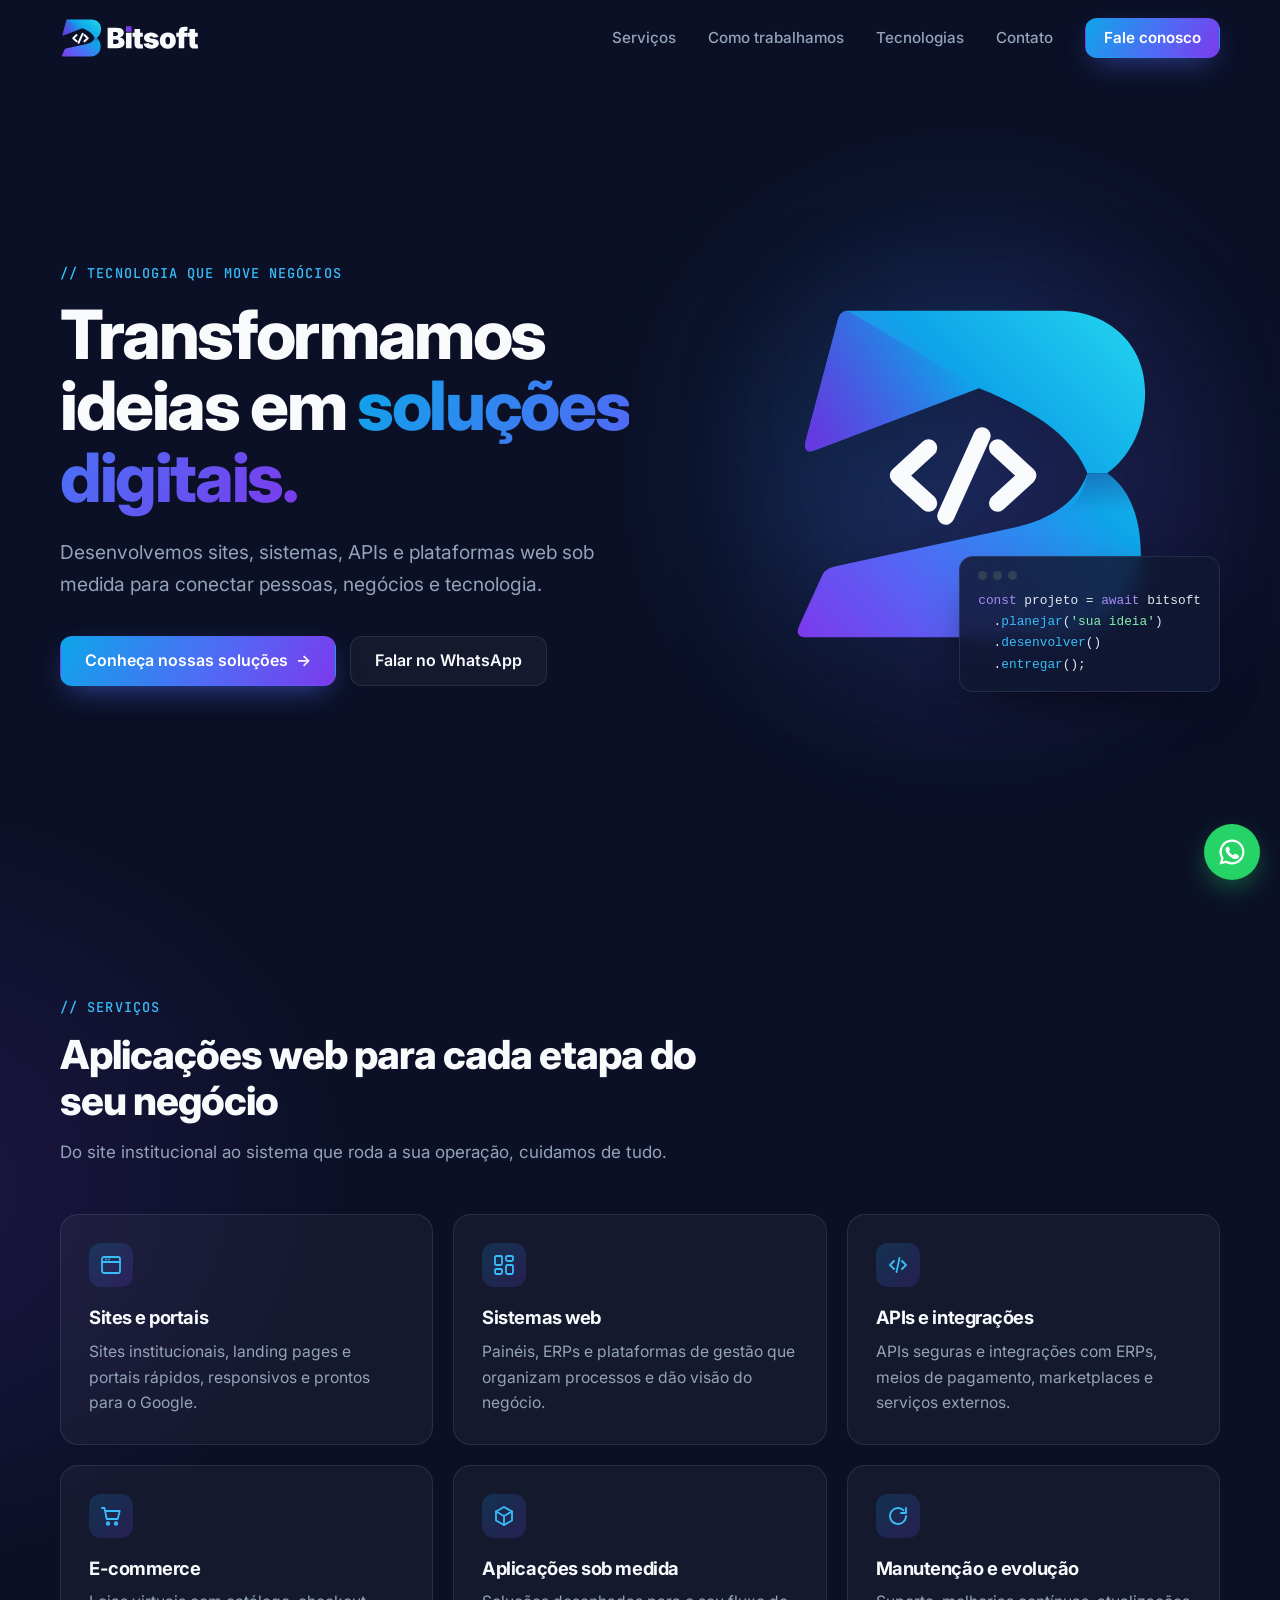
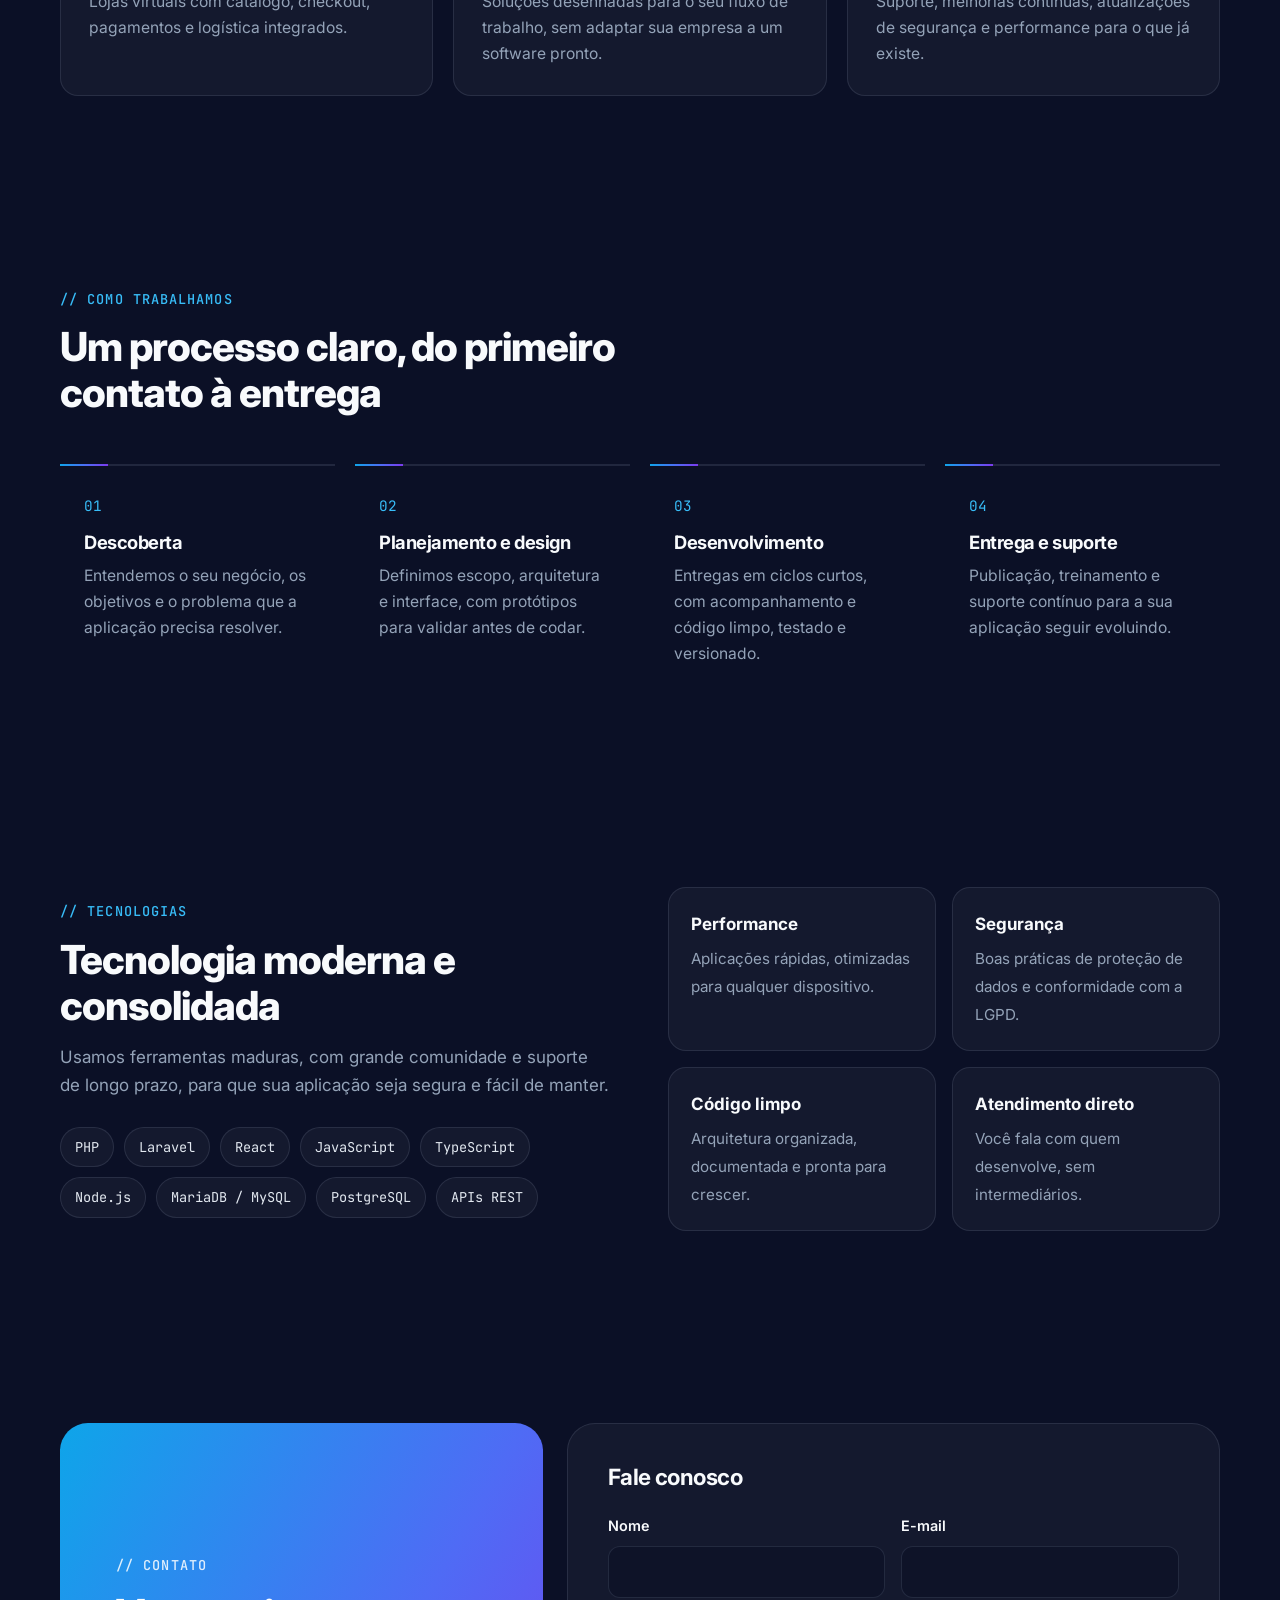
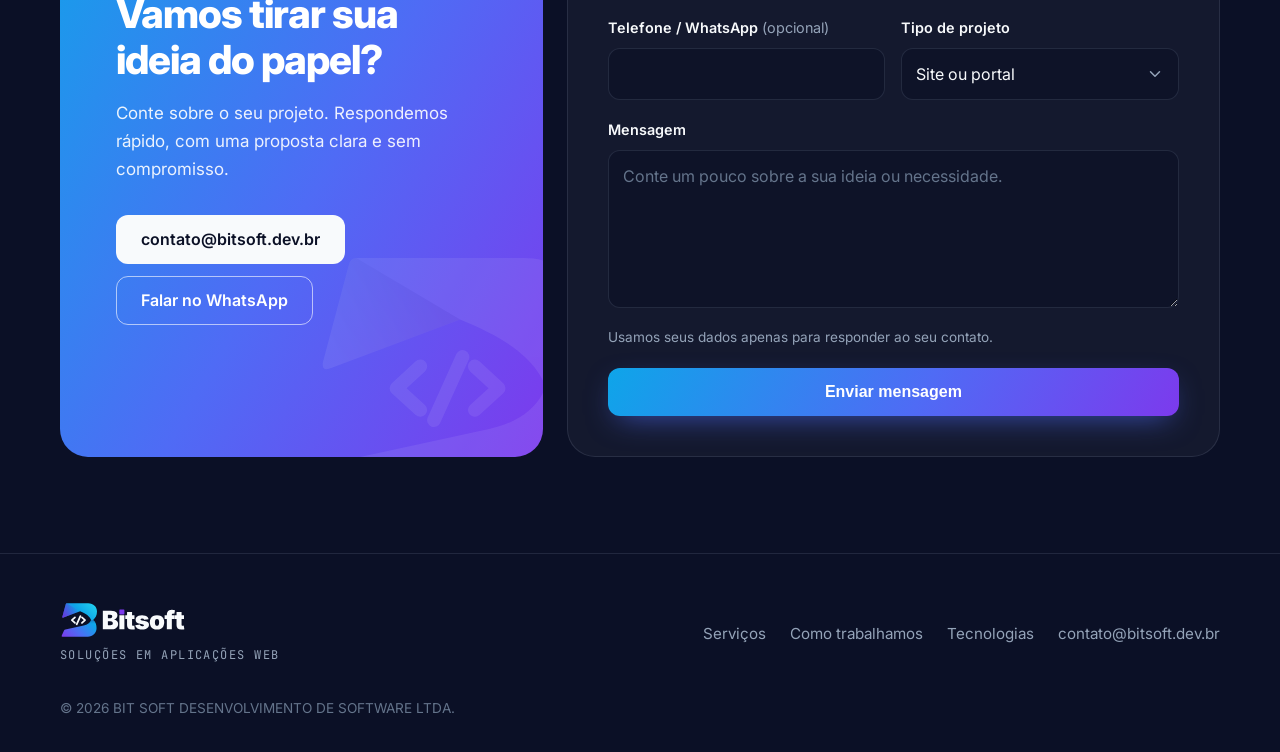
==== commit c626b519: "Adiciona formulário de contato com Web3Forms - Formulário "Fale conosco" (nome, e-mail, telefone, ti" ====
--- a/index.html
+++ b/index.html
@@ -259,14 +259,62 @@
       </section>
 
       <section class="section container" id="contato">
-        <div class="cta reveal">
-          <p class="eyebrow">// contato</p>
-          <h2>Vamos tirar sua ideia do papel?</h2>
-          <p>Conte sobre o seu projeto. Respondemos rápido, com uma proposta clara e sem compromisso.</p>
-          <div class="cta-actions">
-            <a href="mailto:contato@bitsoft.dev.br" class="btn btn-light">contato@bitsoft.dev.br</a>
-            <a href="#" class="btn btn-outline-light" data-whatsapp hidden>Falar no WhatsApp</a>
+        <div class="contact">
+          <div class="cta reveal">
+            <p class="eyebrow">// contato</p>
+            <h2>Vamos tirar sua ideia do papel?</h2>
+            <p>Conte sobre o seu projeto. Respondemos rápido, com uma proposta clara e sem compromisso.</p>
+            <div class="cta-actions">
+              <a href="mailto:contato@bitsoft.dev.br" class="btn btn-light">contato@bitsoft.dev.br</a>
+              <a href="#" class="btn btn-outline-light" data-whatsapp hidden>Falar no WhatsApp</a>
+            </div>
           </div>
+
+          <form class="contact-form reveal" id="contact-form" novalidate>
+            <h3>Fale conosco</h3>
+
+            <div class="field-row">
+              <div class="field">
+                <label for="f-nome">Nome</label>
+                <input id="f-nome" name="name" type="text" autocomplete="name" required maxlength="120" />
+              </div>
+              <div class="field">
+                <label for="f-email">E-mail</label>
+                <input id="f-email" name="email" type="email" autocomplete="email" required maxlength="160" />
+              </div>
+            </div>
+
+            <div class="field-row">
+              <div class="field">
+                <label for="f-telefone">Telefone / WhatsApp <span class="optional">(opcional)</span></label>
+                <input id="f-telefone" name="phone" type="tel" autocomplete="tel" maxlength="30" />
+              </div>
+              <div class="field">
+                <label for="f-tipo">Tipo de projeto</label>
+                <select id="f-tipo" name="project_type">
+                  <option>Site ou portal</option>
+                  <option>Sistema web</option>
+                  <option>API ou integração</option>
+                  <option>E-commerce</option>
+                  <option>Manutenção de aplicação existente</option>
+                  <option>Outro</option>
+                </select>
+              </div>
+            </div>
+
+            <div class="field">
+              <label for="f-mensagem">Mensagem</label>
+              <textarea id="f-mensagem" name="message" rows="5" required maxlength="4000" placeholder="Conte um pouco sobre a sua ideia ou necessidade."></textarea>
+            </div>
+
+            <!-- Proteção anti-spam (honeypot): humanos não veem este campo -->
+            <input type="checkbox" name="botcheck" class="hp" tabindex="-1" autocomplete="off" aria-hidden="true" />
+
+            <p class="form-note">Usamos seus dados apenas para responder ao seu contato.</p>
+
+            <button type="submit" class="btn btn-primary">Enviar mensagem</button>
+            <p class="form-status" role="status" aria-live="polite"></p>
+          </form>
         </div>
       </section>
     </main>
--- a/styles.css
+++ b/styles.css
@@ -529,21 +529,30 @@
   font-size: 0.95rem;
 }
 
-/* CTA */
+/* Contato */
+.contact {
+  display: grid;
+  grid-template-columns: 0.85fr 1.15fr;
+  gap: 24px;
+  align-items: stretch;
+}
+
 .cta {
   position: relative;
   overflow: hidden;
-  padding: clamp(40px, 7vw, 72px);
+  display: flex;
+  flex-direction: column;
+  justify-content: center;
+  padding: clamp(32px, 5vw, 56px);
   border-radius: 28px;
   background: var(--gradient);
-  text-align: center;
 }
 
 .cta::after {
   content: "";
   position: absolute;
   inset: 0;
-  background: url("assets/brand/icon-white.svg") no-repeat right -60px bottom -80px / 340px;
+  background: url("assets/brand/icon-white.svg") no-repeat right -60px bottom -80px / 300px;
   opacity: 0.08;
   pointer-events: none;
 }
@@ -557,8 +566,7 @@
 }
 
 .cta p:not(.eyebrow) {
-  max-width: 36rem;
-  margin: 16px auto 0;
+  margin-top: 16px;
   color: rgba(255, 255, 255, 0.9);
 }
 
@@ -566,10 +574,137 @@
   position: relative;
   z-index: 1;
   display: flex;
-  flex-wrap: wrap;
-  justify-content: center;
-  gap: 14px;
+  flex-direction: column;
+  align-items: flex-start;
+  gap: 12px;
   margin-top: 32px;
+}
+
+.contact-form {
+  padding: clamp(24px, 4vw, 40px);
+  border: 1px solid var(--border);
+  border-radius: 28px;
+  background: var(--surface);
+}
+
+.contact-form h3 {
+  margin-bottom: 24px;
+  font-size: 1.4rem;
+}
+
+.field-row {
+  display: grid;
+  grid-template-columns: 1fr 1fr;
+  gap: 16px;
+}
+
+.field {
+  display: flex;
+  flex-direction: column;
+  gap: 8px;
+  margin-bottom: 18px;
+}
+
+.field label {
+  font-size: 0.9rem;
+  font-weight: 600;
+  color: var(--neutral);
+}
+
+.optional {
+  font-weight: 400;
+  color: var(--muted);
+}
+
+.field input,
+.field select,
+.field textarea {
+  width: 100%;
+  padding: 12px 14px;
+  border: 1px solid var(--border);
+  border-radius: 12px;
+  background: rgba(11, 16, 38, 0.6);
+  color: var(--neutral);
+  font: inherit;
+  font-size: 1rem;
+  transition: border-color 0.2s ease, box-shadow 0.2s ease;
+}
+
+.field textarea {
+  resize: vertical;
+  min-height: 120px;
+}
+
+.field select {
+  appearance: none;
+  padding-right: 40px;
+  background-image: url("data:image/svg+xml,%3Csvg xmlns='http://www.w3.org/2000/svg' viewBox='0 0 24 24' fill='none' stroke='%2394A3B8' stroke-width='2' stroke-linecap='round' stroke-linejoin='round'%3E%3Cpath d='M6 9l6 6 6-6'/%3E%3C/svg%3E");
+  background-repeat: no-repeat;
+  background-position: right 14px center;
+  background-size: 18px;
+}
+
+.field select option {
+  background: var(--navy-2);
+}
+
+.field input::placeholder,
+.field textarea::placeholder {
+  color: #64748b;
+}
+
+.field input:focus,
+.field select:focus,
+.field textarea:focus {
+  outline: none;
+  border-color: var(--blue-light);
+  box-shadow: 0 0 0 3px rgba(56, 189, 248, 0.2);
+}
+
+.field .invalid {
+  border-color: #f87171;
+}
+
+.hp {
+  position: absolute;
+  left: -9999px;
+  opacity: 0;
+}
+
+.form-note {
+  margin-bottom: 20px;
+  color: var(--muted);
+  font-size: 0.85rem;
+}
+
+.contact-form .btn {
+  width: 100%;
+  border: 0;
+  cursor: pointer;
+}
+
+.contact-form .btn:disabled {
+  opacity: 0.6;
+  cursor: wait;
+  transform: none;
+}
+
+.form-status {
+  margin-top: 14px;
+  font-size: 0.95rem;
+  text-align: center;
+}
+
+.form-status:empty {
+  display: none;
+}
+
+.form-status.success {
+  color: #4ade80;
+}
+
+.form-status.error {
+  color: #f87171;
 }
 
 /* Rodapé */
@@ -693,7 +828,8 @@
     grid-template-columns: repeat(2, 1fr);
   }
 
-  .split {
+  .split,
+  .contact {
     grid-template-columns: 1fr;
   }
 }
@@ -741,7 +877,8 @@
 
   .services,
   .steps,
-  .features {
+  .features,
+  .field-row {
     grid-template-columns: 1fr;
   }
 
